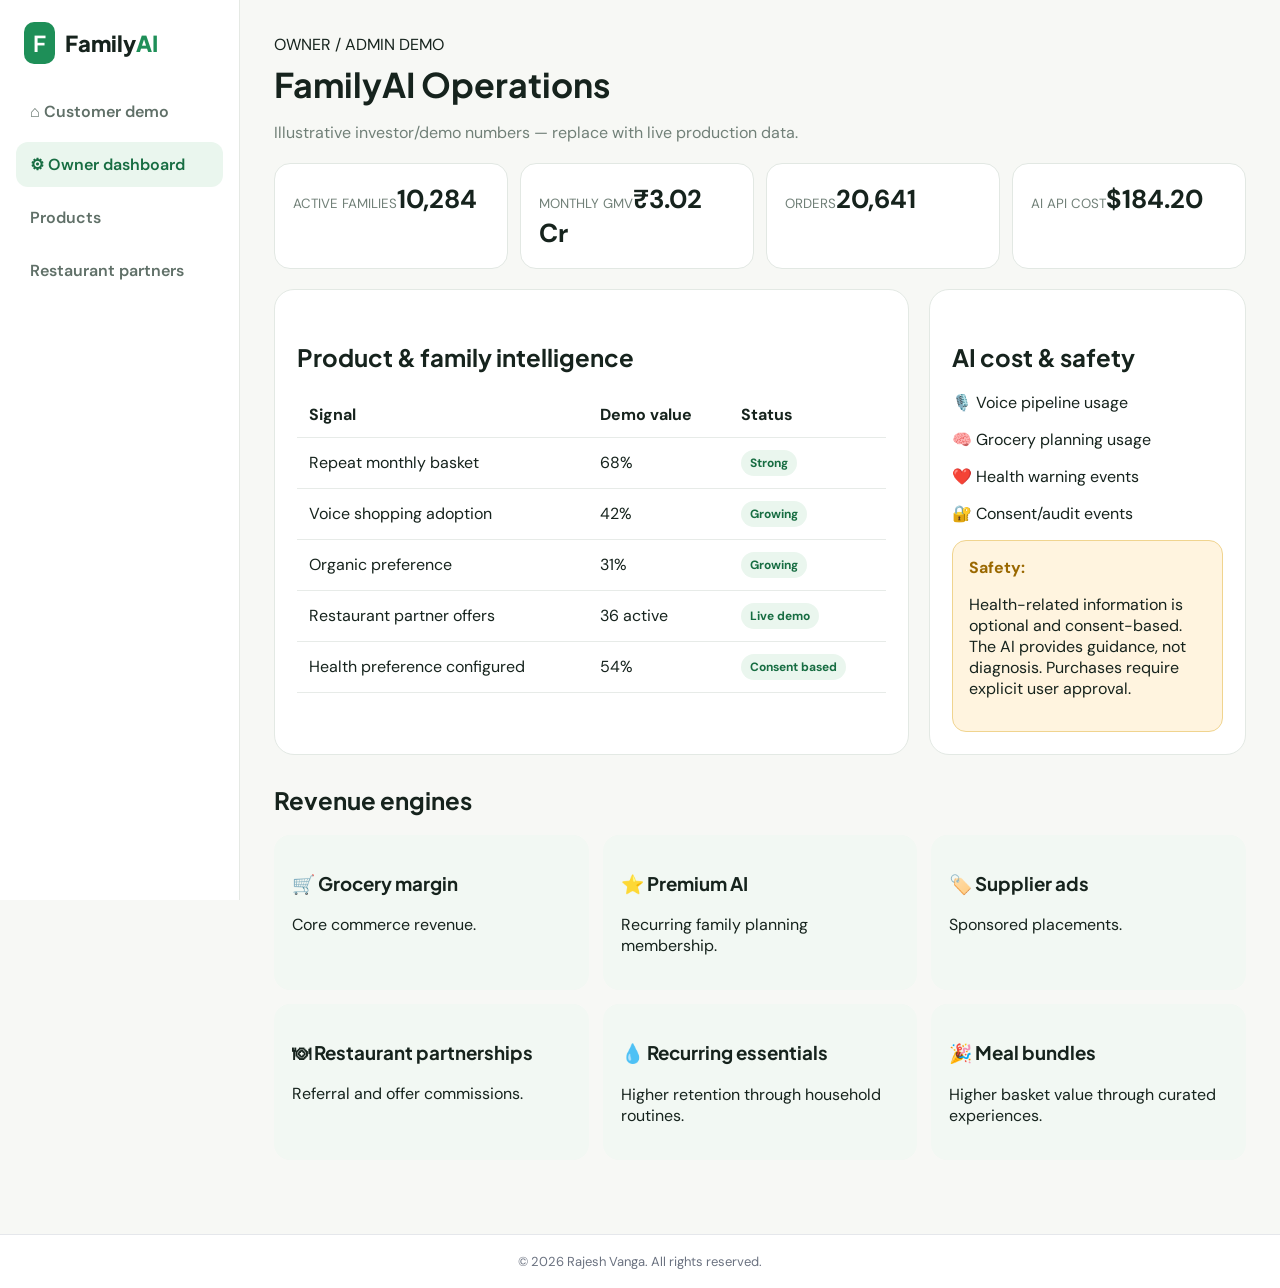
==== admin.html @ c6876618 "Changes" ====
<!doctype html><html><head><meta name="viewport" content="width=device-width,initial-scale=1"><title>Owner Dashboard | FamilyAI</title><link rel="stylesheet" href="assets/style.css"></head><body><div class="layout"><aside><a class="logo" href="dashboard.html"><b>F</b> Family<span>AI</span></a><a href="dashboard.html">⌂ Customer demo</a><a class="active" href="admin.html">⚙ Owner dashboard</a><a href="grocery.html">Products</a><a href="offers.html">Restaurant partners</a></aside><main><div class="mobile-head"><a class="logo" href="dashboard.html"><b>F</b> Family<span>AI</span></a></div><label>OWNER / ADMIN DEMO</label><h1>FamilyAI Operations</h1><p class="muted">Illustrative investor/demo numbers — replace with live production data.</p><div class="stat-grid"><div class="stat"><small>ACTIVE FAMILIES</small><b>10,284</b></div><div class="stat"><small>MONTHLY GMV</small><b>₹3.02 Cr</b></div><div class="stat"><small>ORDERS</small><b>20,641</b></div><div class="stat"><small>AI API COST</small><b>$184.20</b></div></div><div class="two" style="margin-top:20px"><div class="panel"><h2>Product & family intelligence</h2><table class="table"><tr><th>Signal</th><th>Demo value</th><th>Status</th></tr><tr><td>Repeat monthly basket</td><td>68%</td><td><span class="pill">Strong</span></td></tr><tr><td>Voice shopping adoption</td><td>42%</td><td><span class="pill">Growing</span></td></tr><tr><td>Organic preference</td><td>31%</td><td><span class="pill">Growing</span></td></tr><tr><td>Restaurant partner offers</td><td>36 active</td><td><span class="pill">Live demo</span></td></tr><tr><td>Health preference configured</td><td>54%</td><td><span class="pill">Consent based</span></td></tr></table></div><div class="panel"><h2>AI cost & safety</h2><p>🎙️ Voice pipeline usage</p><p>🧠 Grocery planning usage</p><p>❤️ Health warning events</p><p>🔐 Consent/audit events</p><div class="alert"><strong>Safety:</strong><p>Health-related information is optional and consent-based. The AI provides guidance, not diagnosis. Purchases require explicit user approval.</p></div></div></div><h2>Revenue engines</h2><div class="feature-grid"><div class="feature"><h3>🛒 Grocery margin</h3><p>Core commerce revenue.</p></div><div class="feature"><h3>⭐ Premium AI</h3><p>Recurring family planning membership.</p></div><div class="feature"><h3>🏷️ Supplier ads</h3><p>Sponsored placements.</p></div><div class="feature"><h3>🍽 Restaurant partnerships</h3><p>Referral and offer commissions.</p></div><div class="feature"><h3>💧 Recurring essentials</h3><p>Higher retention through household routines.</p></div><div class="feature"><h3>🎉 Meal bundles</h3><p>Higher basket value through curated experiences.</p></div></div></main></div><footer class="site-footer" aria-label="Copyright"><div>© 2026 Rajesh Vanga. All rights reserved.</div></footer>
</body></html>
---- assets/style.css ----
@import url('https://fonts.googleapis.com/css2?family=DM+Sans:wght@400;500;600;700&family=Plus+Jakarta+Sans:wght@600;700;800&display=swap');
*{box-sizing:border-box}body{margin:0;background:#f7f8f5;color:#16231d;font-family:'DM Sans',sans-serif}a{text-decoration:none;color:inherit}.layout{display:grid;grid-template-columns:240px 1fr;min-height:100vh}.layout aside{background:#fff;border-right:1px solid #e5e9e4;padding:25px 16px;display:flex;flex-direction:column;gap:8px;position:sticky;top:0;height:100vh}.logo{font:800 22px 'Plus Jakarta Sans';margin:4px 8px 24px}.logo b{background:#1e8f58;color:white;border-radius:10px;padding:7px 9px;margin-right:6px}.logo span{color:#1e8f58}.layout aside a:not(.logo){padding:12px 14px;border-radius:12px;color:#607068;font-weight:600}.layout aside a.active,.layout aside a:hover{background:#eaf6ee;color:#176d42}.layout aside .bottom{margin-top:auto}.layout main{padding:34px;max-width:1400px;width:100%;margin:auto}.mobile-head,.mobile-nav{display:none}h1,h2,h3{font-family:'Plus Jakarta Sans'}h1{font-size:34px;margin:8px 0}h2{margin-top:30px}.muted,small{color:#718078}.grid2{display:grid;grid-template-columns:1fr 1fr;gap:18px}.card{padding:25px;border-radius:20px}.dark{background:#183027;color:white}.green{background:#dff4e7}.dark small,.dark .between{color:#b8d0c4}.bar{height:9px;background:#365247;border-radius:10px;margin:18px 0 8px}.bar i{display:block;height:100%;width:80%;background:#75d69d;border-radius:10px}.between{display:flex;justify-content:space-between}.card a{display:inline-block;margin-top:15px;font-weight:700}.cards{display:grid;grid-template-columns:repeat(4,1fr);gap:14px}.cards>a{background:#fff;border:1px solid #e6ebe7;border-radius:16px;padding:18px;display:flex;flex-direction:column;gap:8px}.cards>a:hover{border-color:#7bc99a;transform:translateY(-1px)}.products{display:grid;grid-template-columns:repeat(4,1fr);gap:15px}.products article,.product-card{background:#fff;border:1px solid #e6ebe7;border-radius:18px;padding:15px;display:flex;flex-direction:column;gap:8px}.pic{height:130px;border-radius:14px;display:grid;place-items:center;font-weight:800;color:#47715b;background:#e6f4e9}.pic.rice{background:#fff1d7}.pic.dal{background:#fff5d7}.pic.oil{background:#fff0b8}.pic.chicken{background:#ffe0d8}.pic.veg{background:#dff4e7}.pic.fruit{background:#ffe8d5}.pic.water{background:#dff1ff}.products strong,.product-card strong{font-size:20px}.button,button{border:0;border-radius:11px;padding:10px 13px;background:#198754;color:white;font-weight:700;cursor:pointer}.secondary{background:#edf4ef;color:#176d42}.danger{background:#fff0ef;color:#b33b32}.search{display:flex;gap:10px;margin:20px 0}.search input,.ai-input,input,select{border:1px solid #dce4de;border-radius:12px;padding:13px;background:#fff;font:inherit;width:100%}.chips{display:flex;gap:8px;flex-wrap:wrap}.chip{background:#fff;border:1px solid #dce4de;border-radius:30px;padding:8px 13px}.two{display:grid;grid-template-columns:2fr 1fr;gap:20px}.panel{background:#fff;border:1px solid #e3e9e4;border-radius:20px;padding:22px}.feature-grid{display:grid;grid-template-columns:repeat(3,1fr);gap:14px}.feature{padding:18px;background:#f2f8f3;border-radius:16px}.alert{padding:16px;border-radius:14px;background:#fff4df;border:1px solid #f0d48f}.alert strong{color:#9a6800}.hidden{display:none}.chat{min-height:420px;display:flex;flex-direction:column;gap:12px}.msg{max-width:80%;padding:13px 16px;border-radius:16px}.msg.ai{background:#eef6f0;align-self:flex-start}.msg.user{background:#1c8b57;color:#fff;align-self:flex-end}.ai-compose{display:flex;gap:8px;margin-top:auto}.cart-row{display:grid;grid-template-columns:1fr auto auto;gap:12px;align-items:center;border-bottom:1px solid #e8ece9;padding:14px 0}.cart-row button{background:transparent;color:#b33b32;padding:5px}.empty{text-align:center;padding:35px;color:#75847c}.toast{position:fixed;bottom:25px;right:25px;background:#17382c;color:#fff;padding:13px 18px;border-radius:12px;opacity:0;transform:translateY(10px);transition:.2s;z-index:50}.toast.show{opacity:1;transform:none}.hero{background:linear-gradient(135deg,#15372c,#237f51);color:white;border-radius:26px;padding:42px}.hero h1{font-size:46px;max-width:800px}.hero p{max-width:700px;color:#d7e9df;font-size:18px}.stat-grid{display:grid;grid-template-columns:repeat(4,1fr);gap:12px;margin-top:20px}.stat{background:#fff;border:1px solid #e2e8e3;border-radius:16px;padding:18px}.stat b{font-size:26px}.table{width:100%;border-collapse:collapse}.table th,.table td{padding:12px;border-bottom:1px solid #e7ebe8;text-align:left}.pill{display:inline-block;padding:5px 9px;border-radius:20px;background:#eaf6ee;color:#176d42;font-size:12px;font-weight:700}
@media(max-width:900px){.layout{display:block}.layout aside{display:none}.layout main{padding:20px 16px 90px}.mobile-head{display:flex;justify-content:space-between;align-items:center;margin-bottom:20px}.mobile-nav{display:flex;position:fixed;bottom:0;left:0;right:0;background:#fff;border-top:1px solid #ddd;padding:13px;justify-content:space-around;z-index:30}.grid2,.two{grid-template-columns:1fr}.cards{grid-template-columns:1fr 1fr}.products{grid-template-columns:1fr 1fr}.feature-grid{grid-template-columns:1fr 1fr}.stat-grid{grid-template-columns:1fr 1fr}.hero{padding:28px 22px}.hero h1{font-size:32px}.cart-row{grid-template-columns:1fr auto}.cart-row button{grid-column:1/-1;text-align:left}}
@media(max-width:520px){.cards,.products,.feature-grid,.stat-grid{grid-template-columns:1fr}.hero h1{font-size:28px}h1{font-size:28px}.products article .pic{height:110px}.search{flex-direction:column}}

.site-footer{margin-top:40px;padding:18px 20px;text-align:center;font-size:13px;color:#6b7280;border-top:1px solid #e5e7eb;background:#fff}
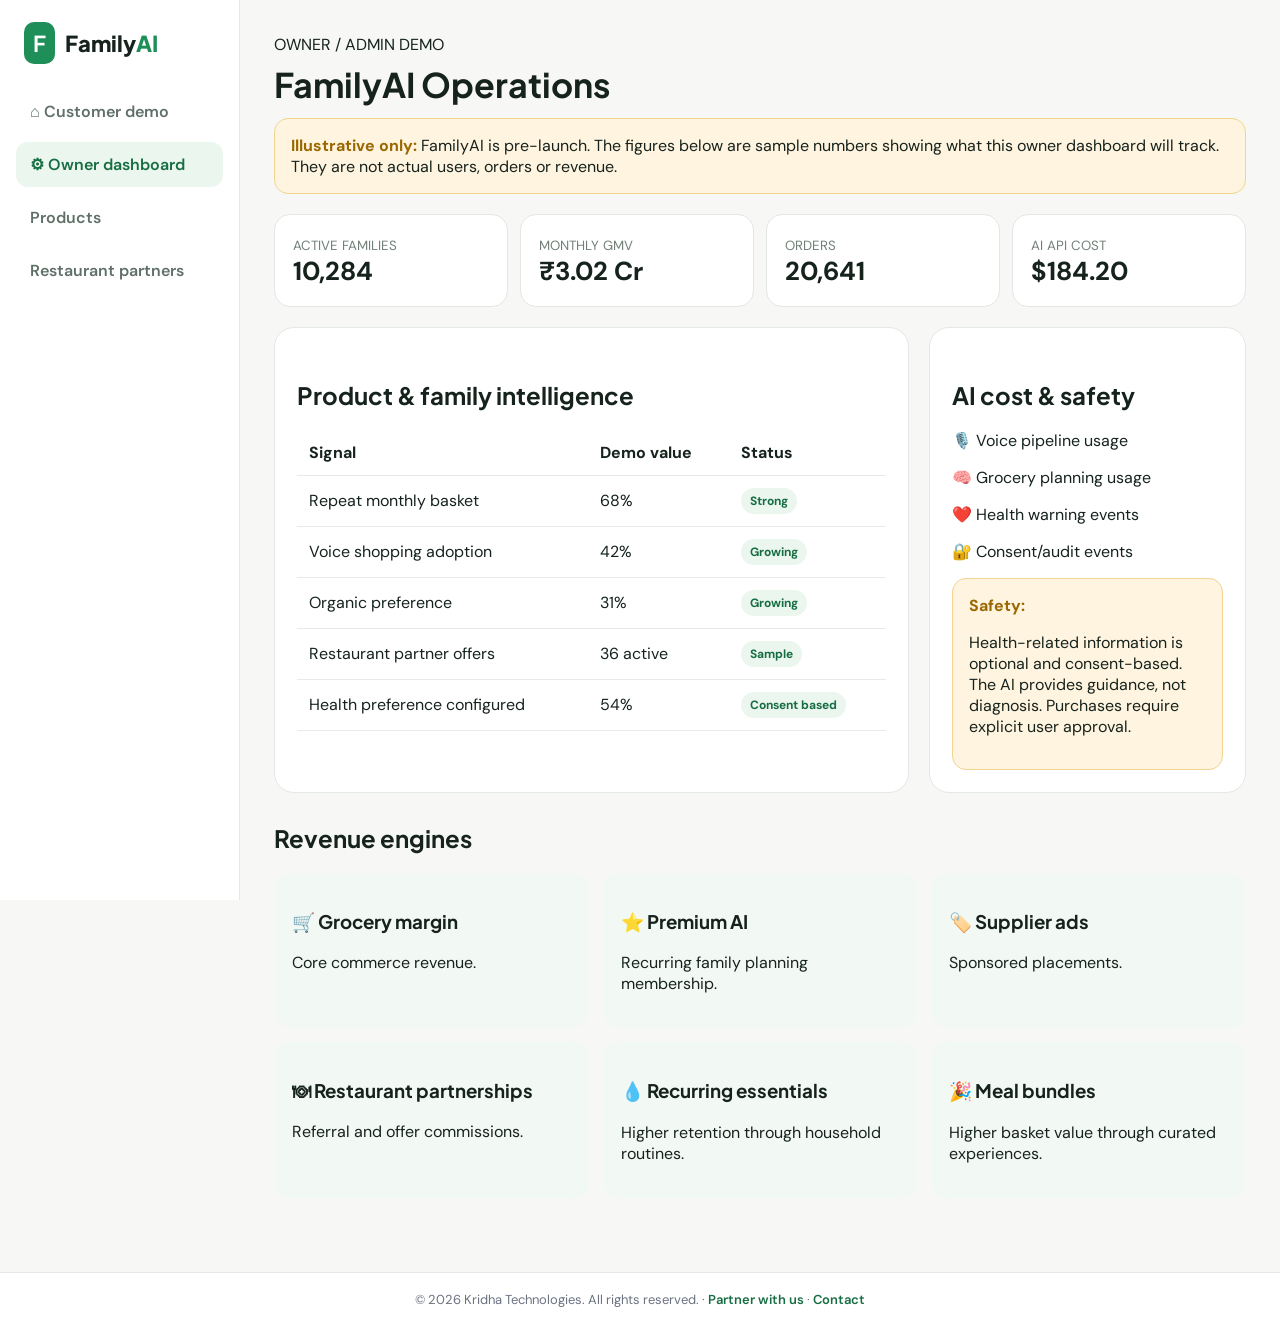
==== commit ccee892c: "Make demo site sponsor-ready for Kridha Technologies - Landing page: problem, how it works, business" ====
--- a/admin.html
+++ b/admin.html
@@ -1,2 +1,2 @@
-<!doctype html><html><head><meta name="viewport" content="width=device-width,initial-scale=1"><title>Owner Dashboard | FamilyAI</title><link rel="stylesheet" href="assets/style.css"></head><body><div class="layout"><aside><a class="logo" href="dashboard.html"><b>F</b> Family<span>AI</span></a><a href="dashboard.html">⌂ Customer demo</a><a class="active" href="admin.html">⚙ Owner dashboard</a><a href="grocery.html">Products</a><a href="offers.html">Restaurant partners</a></aside><main><div class="mobile-head"><a class="logo" href="dashboard.html"><b>F</b> Family<span>AI</span></a></div><label>OWNER / ADMIN DEMO</label><h1>FamilyAI Operations</h1><p class="muted">Illustrative investor/demo numbers — replace with live production data.</p><div class="stat-grid"><div class="stat"><small>ACTIVE FAMILIES</small><b>10,284</b></div><div class="stat"><small>MONTHLY GMV</small><b>₹3.02 Cr</b></div><div class="stat"><small>ORDERS</small><b>20,641</b></div><div class="stat"><small>AI API COST</small><b>$184.20</b></div></div><div class="two" style="margin-top:20px"><div class="panel"><h2>Product & family intelligence</h2><table class="table"><tr><th>Signal</th><th>Demo value</th><th>Status</th></tr><tr><td>Repeat monthly basket</td><td>68%</td><td><span class="pill">Strong</span></td></tr><tr><td>Voice shopping adoption</td><td>42%</td><td><span class="pill">Growing</span></td></tr><tr><td>Organic preference</td><td>31%</td><td><span class="pill">Growing</span></td></tr><tr><td>Restaurant partner offers</td><td>36 active</td><td><span class="pill">Live demo</span></td></tr><tr><td>Health preference configured</td><td>54%</td><td><span class="pill">Consent based</span></td></tr></table></div><div class="panel"><h2>AI cost & safety</h2><p>🎙️ Voice pipeline usage</p><p>🧠 Grocery planning usage</p><p>❤️ Health warning events</p><p>🔐 Consent/audit events</p><div class="alert"><strong>Safety:</strong><p>Health-related information is optional and consent-based. The AI provides guidance, not diagnosis. Purchases require explicit user approval.</p></div></div></div><h2>Revenue engines</h2><div class="feature-grid"><div class="feature"><h3>🛒 Grocery margin</h3><p>Core commerce revenue.</p></div><div class="feature"><h3>⭐ Premium AI</h3><p>Recurring family planning membership.</p></div><div class="feature"><h3>🏷️ Supplier ads</h3><p>Sponsored placements.</p></div><div class="feature"><h3>🍽 Restaurant partnerships</h3><p>Referral and offer commissions.</p></div><div class="feature"><h3>💧 Recurring essentials</h3><p>Higher retention through household routines.</p></div><div class="feature"><h3>🎉 Meal bundles</h3><p>Higher basket value through curated experiences.</p></div></div></main></div><footer class="site-footer" aria-label="Copyright"><div>© 2026 Rajesh Vanga. All rights reserved.</div></footer>
+<!doctype html><html lang="en"><head><meta charset="utf-8"><meta name="viewport" content="width=device-width,initial-scale=1"><title>Owner Dashboard | FamilyAI</title><link rel="stylesheet" href="assets/style.css"></head><body><div class="layout"><aside><a class="logo" href="dashboard.html"><b>F</b> Family<span>AI</span></a><a href="dashboard.html">⌂ Customer demo</a><a class="active" href="admin.html">⚙ Owner dashboard</a><a href="grocery.html">Products</a><a href="offers.html">Restaurant partners</a></aside><main><div class="mobile-head"><a class="logo" href="dashboard.html"><b>F</b> Family<span>AI</span></a></div><label>OWNER / ADMIN DEMO</label><h1>FamilyAI Operations</h1><div class="alert" style="margin:12px 0"><strong>Illustrative only:</strong> FamilyAI is pre-launch. The figures below are sample numbers showing what this owner dashboard will track. They are not actual users, orders or revenue.</div><div class="stat-grid"><div class="stat"><small>ACTIVE FAMILIES</small><b>10,284</b></div><div class="stat"><small>MONTHLY GMV</small><b>₹3.02 Cr</b></div><div class="stat"><small>ORDERS</small><b>20,641</b></div><div class="stat"><small>AI API COST</small><b>$184.20</b></div></div><div class="two" style="margin-top:20px"><div class="panel"><h2>Product & family intelligence</h2><table class="table"><tr><th>Signal</th><th>Demo value</th><th>Status</th></tr><tr><td>Repeat monthly basket</td><td>68%</td><td><span class="pill">Strong</span></td></tr><tr><td>Voice shopping adoption</td><td>42%</td><td><span class="pill">Growing</span></td></tr><tr><td>Organic preference</td><td>31%</td><td><span class="pill">Growing</span></td></tr><tr><td>Restaurant partner offers</td><td>36 active</td><td><span class="pill">Sample</span></td></tr><tr><td>Health preference configured</td><td>54%</td><td><span class="pill">Consent based</span></td></tr></table></div><div class="panel"><h2>AI cost & safety</h2><p>🎙️ Voice pipeline usage</p><p>🧠 Grocery planning usage</p><p>❤️ Health warning events</p><p>🔐 Consent/audit events</p><div class="alert"><strong>Safety:</strong><p>Health-related information is optional and consent-based. The AI provides guidance, not diagnosis. Purchases require explicit user approval.</p></div></div></div><h2>Revenue engines</h2><div class="feature-grid"><div class="feature"><h3>🛒 Grocery margin</h3><p>Core commerce revenue.</p></div><div class="feature"><h3>⭐ Premium AI</h3><p>Recurring family planning membership.</p></div><div class="feature"><h3>🏷️ Supplier ads</h3><p>Sponsored placements.</p></div><div class="feature"><h3>🍽 Restaurant partnerships</h3><p>Referral and offer commissions.</p></div><div class="feature"><h3>💧 Recurring essentials</h3><p>Higher retention through household routines.</p></div><div class="feature"><h3>🎉 Meal bundles</h3><p>Higher basket value through curated experiences.</p></div></div></main></div><footer class="site-footer" aria-label="Copyright"><div>© 2026 Kridha Technologies. All rights reserved. · <a href="index.html#partner">Partner with us</a> · <a href="mailto:VangaRajesh1993@gmail.com">Contact</a></div></footer>
 </body></html>
--- a/assets/style.css
+++ b/assets/style.css
@@ -4,3 +4,15 @@
 @media(max-width:520px){.cards,.products,.feature-grid,.stat-grid{grid-template-columns:1fr}.hero h1{font-size:28px}h1{font-size:28px}.products article .pic{height:110px}.search{flex-direction:column}}
 
 .site-footer{margin-top:40px;padding:18px 20px;text-align:center;font-size:13px;color:#6b7280;border-top:1px solid #e5e7eb;background:#fff}
+
+.site-footer a{color:#176d42;font-weight:600}
+.landing{max-width:1200px;margin:auto;padding:28px 18px}.landing section{margin-top:44px}.landing section>h2{margin-top:0}
+.topbar{display:flex;justify-content:space-between;align-items:center;gap:12px;flex-wrap:wrap}.topbar .logo{margin:0}.button.small{padding:8px 12px;font-size:14px}
+.eyebrow{font-size:13px!important;letter-spacing:.06em;text-transform:uppercase;margin:28px 0 0;color:#a9d8bd!important}.cta-row{display:flex;gap:10px;flex-wrap:wrap;margin-top:24px}
+.steps{display:grid;grid-template-columns:repeat(3,1fr);gap:14px}.step{background:#fff;border:1px solid #e2e8e3;border-radius:16px;padding:20px}.step span{display:inline-grid;place-items:center;width:32px;height:32px;border-radius:50%;background:#198754;color:#fff;font-weight:700}.step h3{margin:12px 0 6px}.step p{margin:0;color:#4d5d55}
+.roadmap{display:grid;grid-template-columns:repeat(3,1fr);gap:18px}.roadmap p{margin:10px 0 0}
+.partner{display:flex;flex-direction:column;gap:6px}.partner .button{margin-top:auto;align-self:flex-start}.partner p{flex:1}
+.about{display:grid;grid-template-columns:2fr 1fr;gap:24px}.about h3{margin-top:0}.contact a{color:#176d42;font-weight:600;word-break:break-all}
+.disclaimer{font-size:13px;margin-top:36px;text-align:center}
+@media(max-width:900px){.steps,.roadmap,.about{grid-template-columns:1fr}}
+.stat small{display:block;margin-top:4px}
